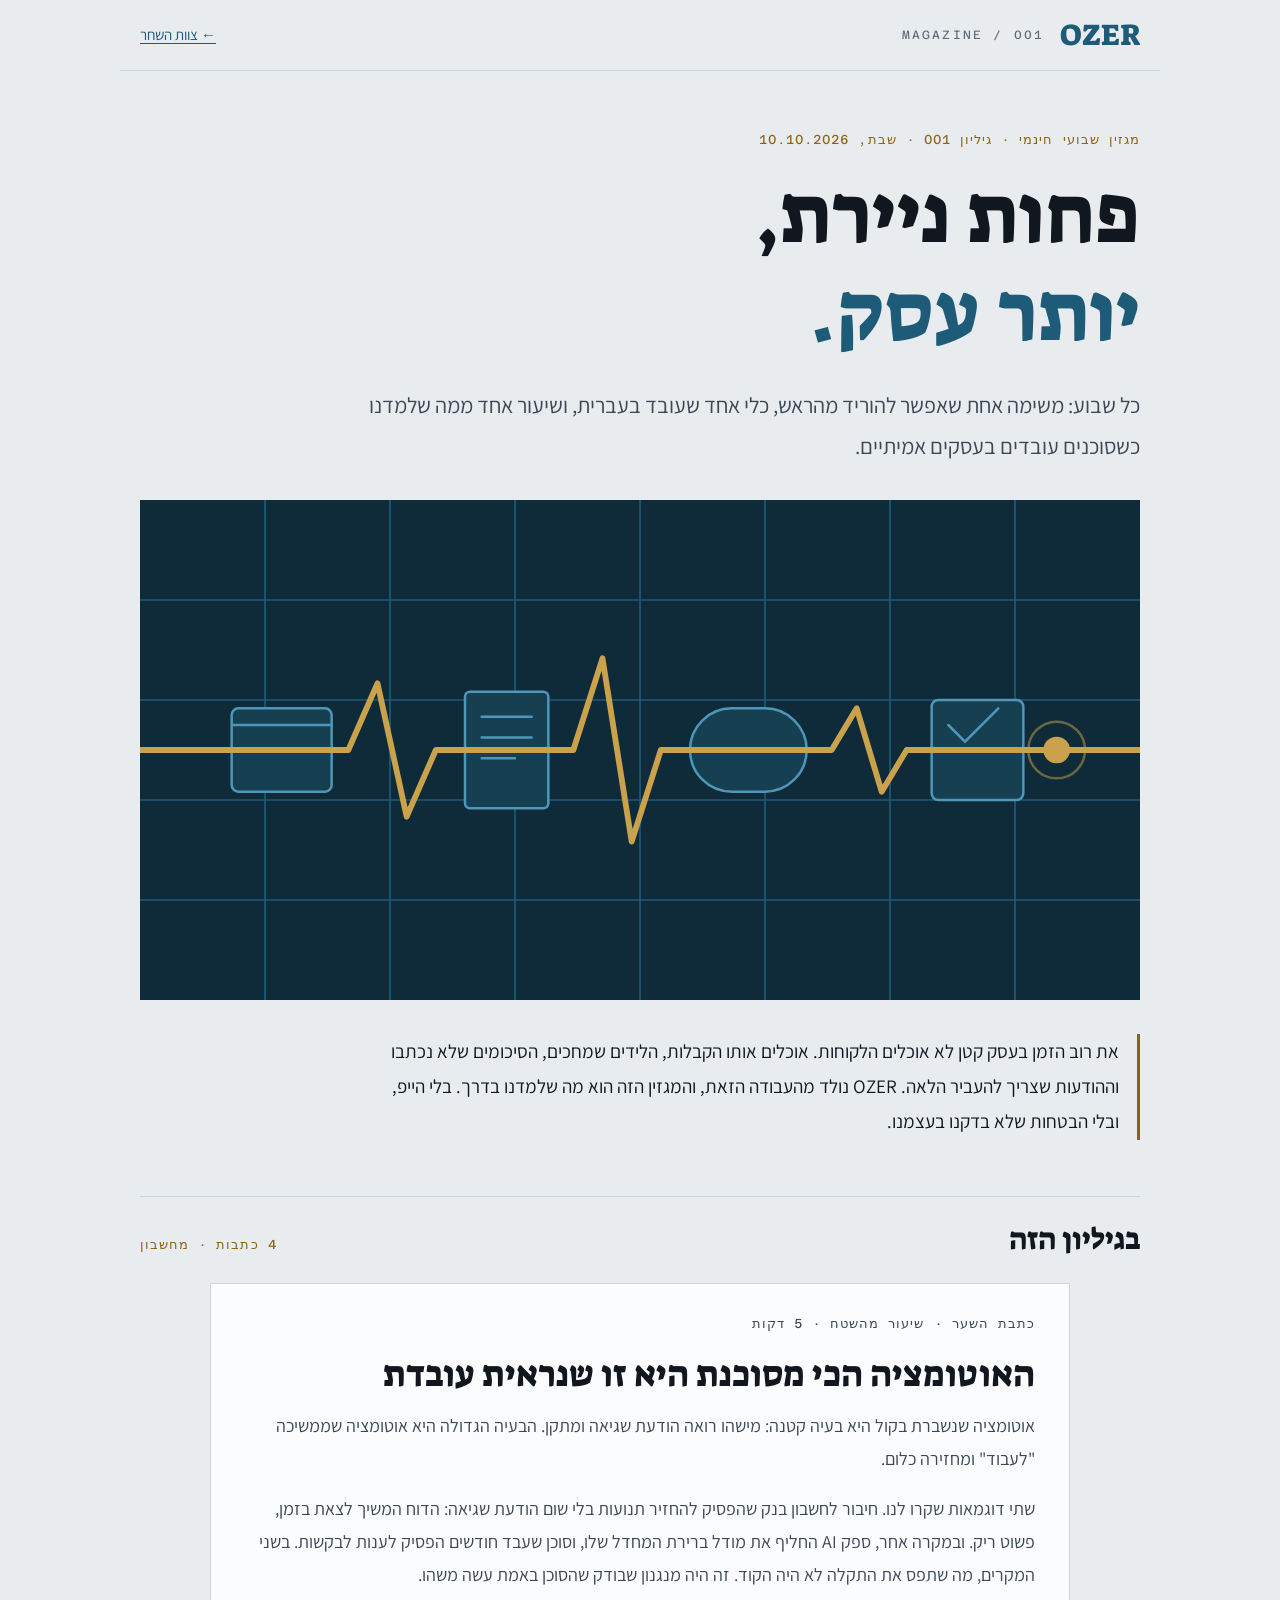
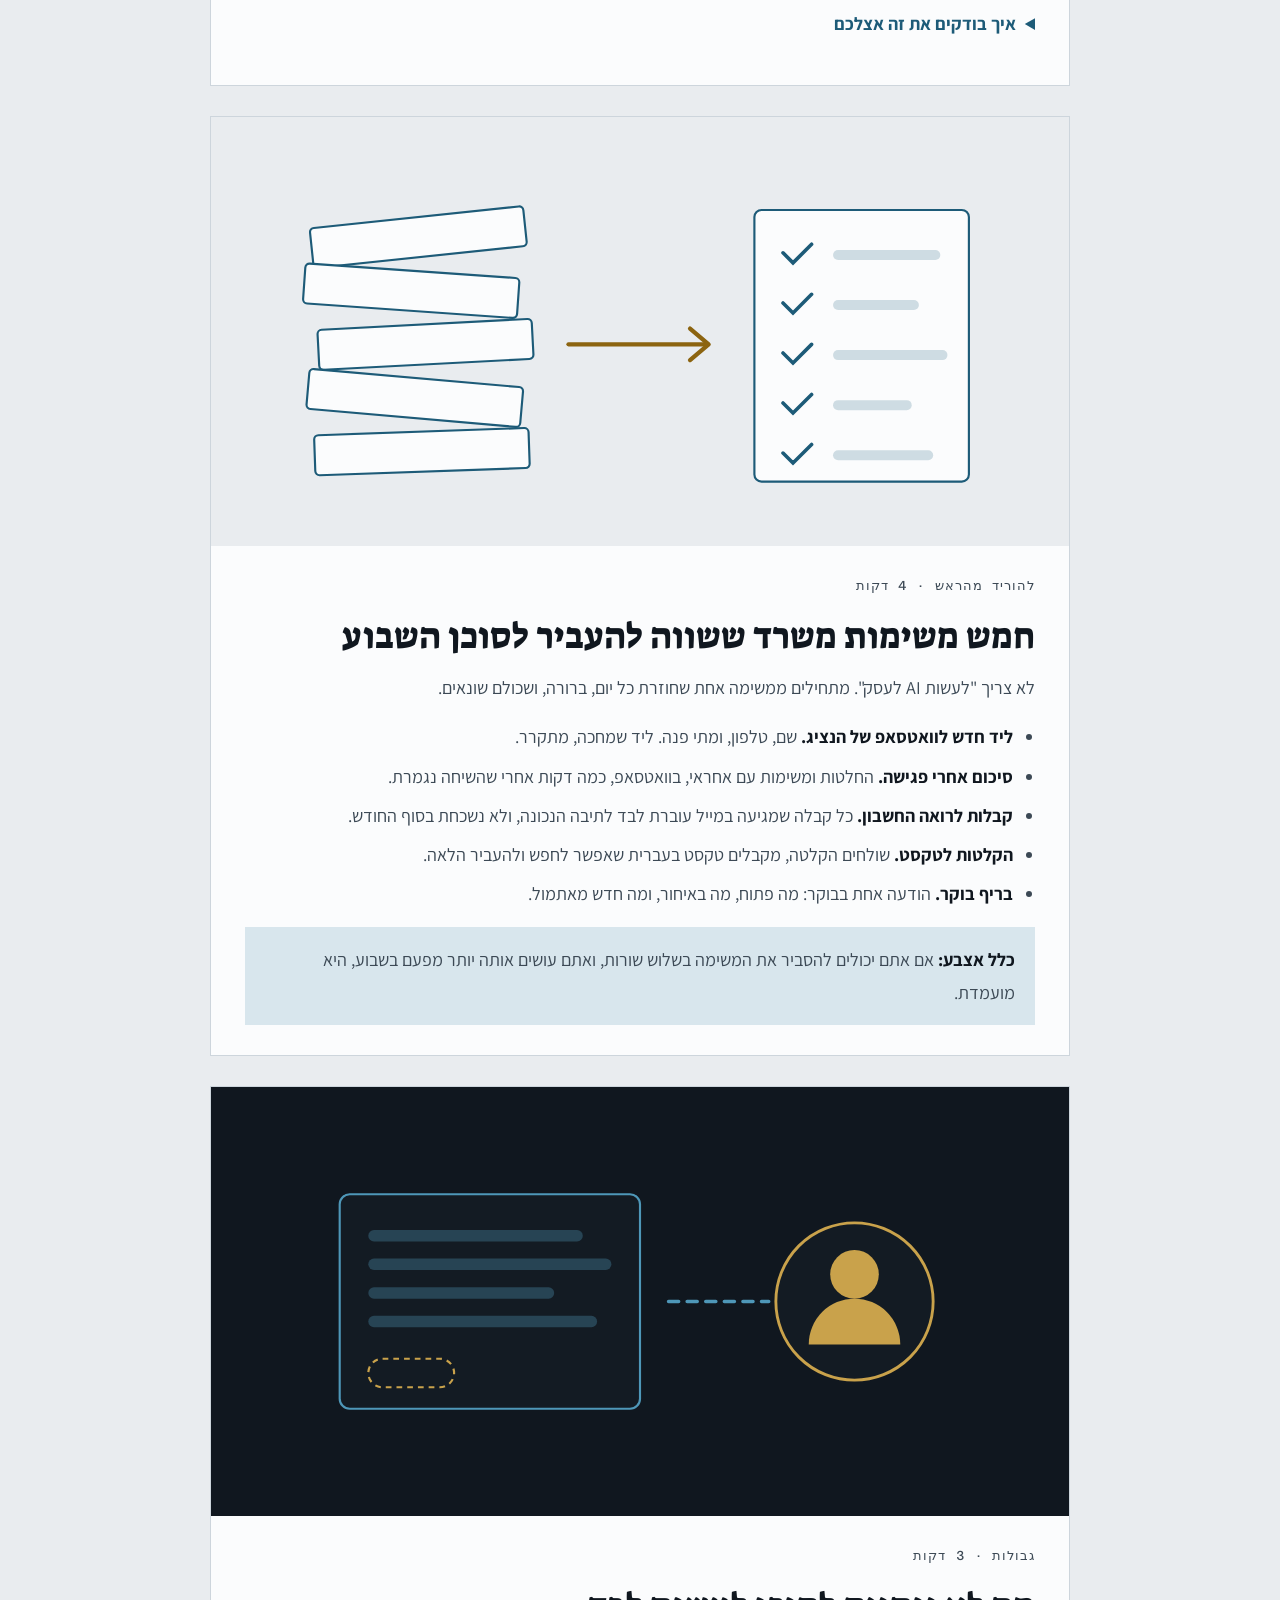
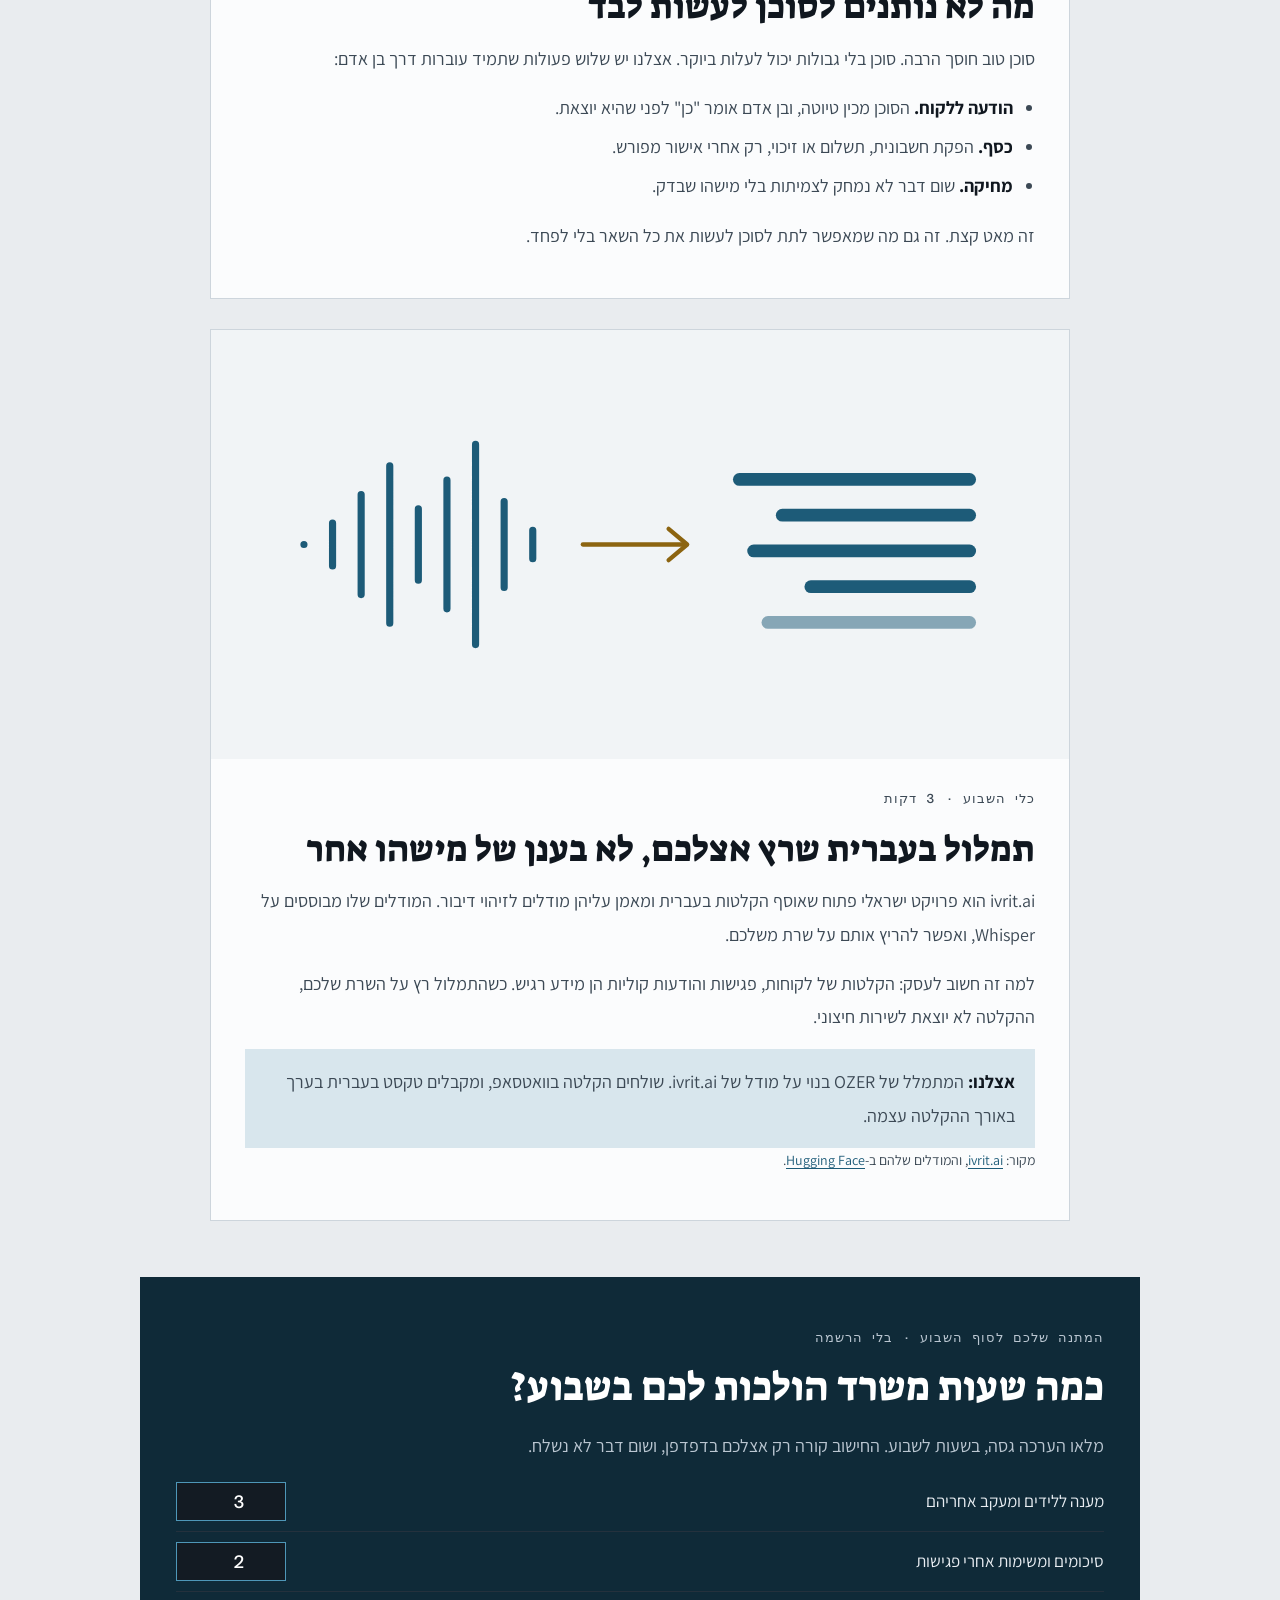
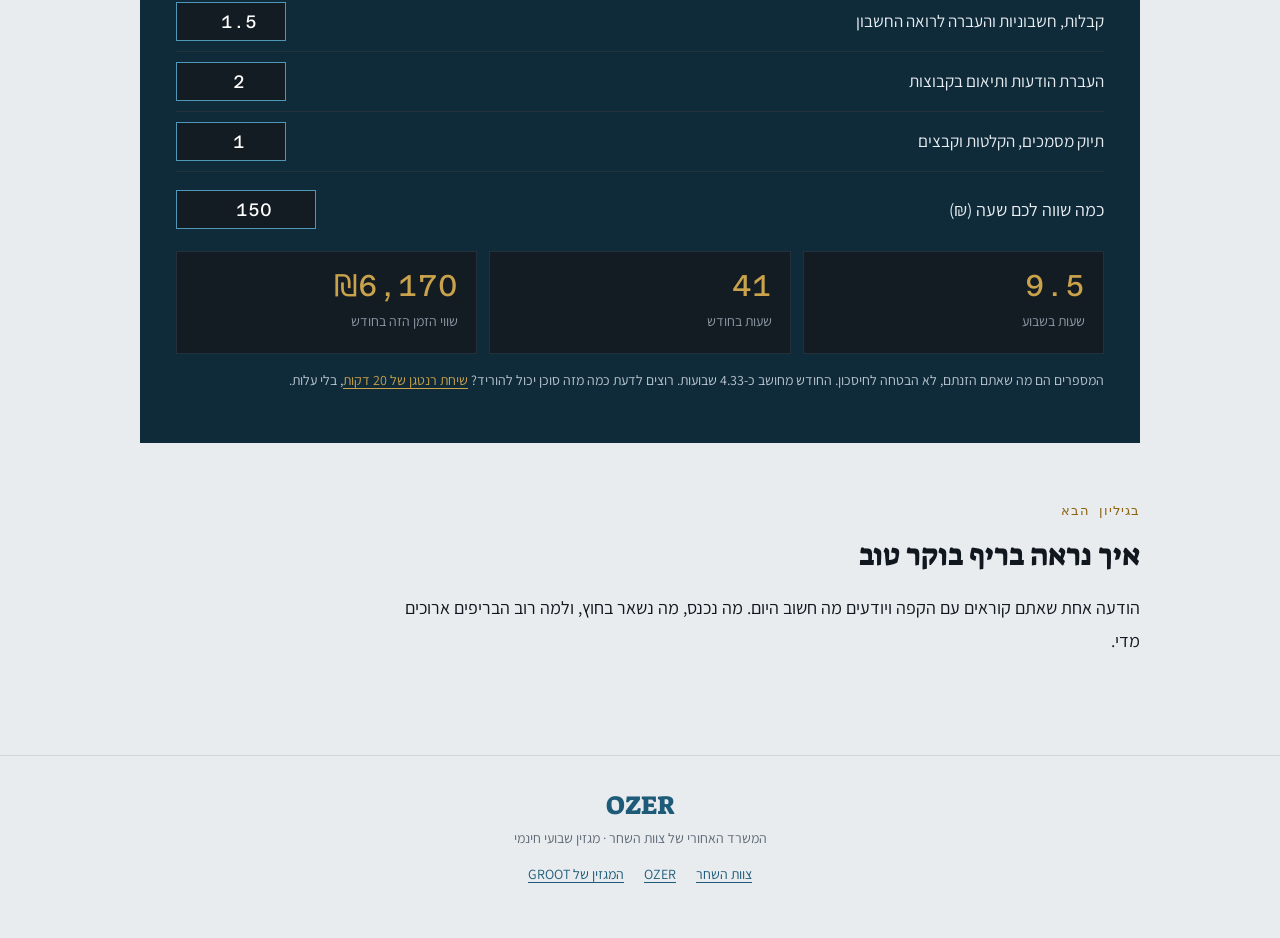
==== ozer/magazine/index.html @ 15cf74f2 "Dawn Crew public site: home sketch, OZER magazine 001, routing to backoffice and GROOT magazine Co-A" ====
<!doctype html>
<html lang="he" dir="rtl">
<head>
<meta charset="utf-8">
<meta name="viewport" content="width=device-width, initial-scale=1, viewport-fit=cover">
<meta name="robots" content="noindex, nofollow">
<title>גיליון 001 · מגזין המשרד האחורי | OZER</title>
<meta name="description" content="מגזין שבועי חינמי של OZER: משימה אחת להוריד מהראש, כלי אחד שעובד בעברית, ושיעור אחד מהשטח.">
<link rel="preconnect" href="https://fonts.googleapis.com">
<link rel="preconnect" href="https://fonts.gstatic.com" crossorigin>
<link href="https://fonts.googleapis.com/css2?family=Suez+One&family=Assistant:wght@400;600;700&family=Azeret+Mono:wght@400;500&display=swap" rel="stylesheet">
<style>
/* OZER magazine: the OZER portal brand (petrol + brass, Suez One / Assistant / Azeret Mono). One reading column, story cards, a calculator as the weekly gift. */
:root { --bg: #E9ECEF; --surface: #FBFCFD; --surface-2: #F1F4F6; --ink: #10171F; --soft: #3C4955; --muted: #5E6B77; --rule: #CDD5DC;
  --petrol: #1D5B78; --petrol-soft: #D8E6ED; --brass: #8C6410; --deep: #0F2A38; }
@media (prefers-color-scheme: dark) { :root:not([data-theme="light"]) { --bg: #0C1218; --surface: #131B23; --surface-2: #0F161D; --ink: #E8EDF2; --soft: #BAC6D1;
  --muted: #8C99A5; --rule: #24313D; --petrol: #4E97B8; --petrol-soft: #16303D; --brass: #C9A24B; --deep: #0A1C26; color-scheme: dark; } }
:root[data-theme="dark"] { --bg: #0C1218; --surface: #131B23; --surface-2: #0F161D; --ink: #E8EDF2; --soft: #BAC6D1;
  --muted: #8C99A5; --rule: #24313D; --petrol: #4E97B8; --petrol-soft: #16303D; --brass: #C9A24B; --deep: #0A1C26; color-scheme: dark; }
* { box-sizing: border-box; }
body { margin: 0; background: var(--bg); color: var(--ink); font: 18px/1.85 "Assistant", "Segoe UI", sans-serif; }
a { color: var(--petrol); text-underline-offset: .2em; }
img { display: block; max-width: 100%; height: auto; }
.nav { max-width: 1040px; margin: auto; padding: 20px; display: flex; align-items: center; gap: 16px; border-bottom: 1px solid var(--rule); }
.logo { font-family: "Suez One", serif; font-size: 30px; color: var(--petrol); text-decoration: none; line-height: 1; }
.label { font: 12px "Azeret Mono", monospace; letter-spacing: .18em; color: var(--muted); }
.nav .back { margin-inline-start: auto; font-size: 15px; }
.wrap { max-width: 1040px; margin: auto; padding: 44px 20px 80px; }
.mono { font-family: "Azeret Mono", monospace; font-size: 13px; letter-spacing: .08em; color: var(--brass); }
h1, h2, h3 { font-family: "Suez One", serif; font-weight: 400; line-height: 1.2; }
.mast h1 { font-size: clamp(44px, 7vw, 82px); margin: 14px 0 18px; }
.mast h1 span { color: var(--petrol); }
.deck { font-size: 22px; color: var(--soft); max-width: 780px; }
.cover { margin: 34px 0 10px; }
.note { max-width: 760px; font-size: 19px; border-inline-start: 3px solid var(--brass); padding-inline-start: 18px; margin: 34px 0 0; }
.sec-h { border-top: 1px solid var(--rule); margin-top: 56px; padding-top: 24px; display: flex; justify-content: space-between; align-items: baseline; gap: 12px; }
.sec-h h2 { margin: 0; font-size: 30px; }
.stories { display: grid; gap: 30px; max-width: 860px; margin: 26px auto 0; }
.story { background: var(--surface); border: 1px solid var(--rule); }
.story-copy { padding: 28px 34px 30px; }
.story h2 { font-size: clamp(26px, 3.4vw, 36px); margin: 8px 0 14px; }
.story p { color: var(--soft); margin: 0 0 16px; }
.story ul, .story ol { color: var(--soft); padding-inline-start: 22px; margin: 0 0 16px; display: grid; gap: 6px; }
.story b { color: var(--ink); }
.box { background: var(--petrol-soft); padding: 16px 20px; margin: 6px 0 0; }
.box p:last-child { margin: 0; }
.src { font-size: 14px; color: var(--muted); }
details.more summary { cursor: pointer; color: var(--petrol); font-weight: 700; margin: 4px 0 14px; }
/* gift */
.gift { margin-top: 56px; background: var(--deep); color: #E8EDF2; padding: 36px; }
.gift h2 { font-size: clamp(28px, 4vw, 40px); margin: 6px 0 10px; color: #fff; }
.gift p { color: #BAC6D1; }
.calc { display: grid; gap: 10px; margin-top: 20px; }
.row { display: grid; grid-template-columns: minmax(0, 1fr) 110px; gap: 12px; align-items: center; border-bottom: 1px solid #24313D; padding-bottom: 10px; }
.row label { font-size: 17px; }
.row input, .rate input { width: 100%; font: 18px "Azeret Mono", monospace; padding: 8px 10px; background: #131B23; color: #fff; border: 1px solid #4E97B8; text-align: center; }
.rate { display: grid; grid-template-columns: minmax(0, 1fr) 140px; gap: 12px; align-items: center; margin-top: 8px; }
.out { display: grid; grid-template-columns: repeat(auto-fit, minmax(200px, 1fr)); gap: 12px; margin-top: 22px; }
.out div { background: #131B23; padding: 16px 18px; border: 1px solid #24313D; }
.out b { display: block; font: 30px "Azeret Mono", monospace; color: #C9A24B; direction: ltr; text-align: right; }
.out span { font-size: 14px; color: #8C99A5; }
.gift .fine { font-size: 14px; margin-top: 14px; }
.next { max-width: 760px; margin-top: 56px; }
.next h2 { font-size: 30px; margin: 8px 0; }
footer { border-top: 1px solid var(--rule); padding: 36px 20px 50px; text-align: center; font-size: 14px; color: var(--muted); }
footer .logo { font-size: 26px; display: inline-block; margin-bottom: 8px; }
footer nav { display: flex; gap: 8px 20px; justify-content: center; flex-wrap: wrap; margin-top: 10px; }
@media (max-width: 700px) { .story-copy { padding: 22px 20px; } .gift { padding: 26px 18px; } .row { grid-template-columns: minmax(0, 1fr) 84px; } .deck { font-size: 19px; } }
</style>
</head>
<body>
<header class="nav">
  <a class="logo" href="/ozer/magazine/">OZER</a>
  <span class="label">MAGAZINE / 001</span>
  <a class="back" href="/#ozer">← צוות השחר</a>
</header>

<main class="wrap">
  <div class="mast">
    <p class="mono">מגזין שבועי חינמי · גיליון 001 · שבת, 10.10.2026</p>
    <h1>פחות ניירת,<br><span>יותר עסק.</span></h1>
    <p class="deck">כל שבוע: משימה אחת שאפשר להוריד מהראש, כלי אחד שעובד בעברית, ושיעור אחד ממה שלמדנו כשסוכנים עובדים בעסקים אמיתיים.</p>
  </div>
  <figure class="cover"><img src="assets/cover.svg" width="1200" height="600" alt="קו דופק שעובר דרך שורת כלי משרד"></figure>

  <p class="note">את רוב הזמן בעסק קטן לא אוכלים הלקוחות. אוכלים אותו הקבלות, הלידים שמחכים, הסיכומים שלא נכתבו וההודעות שצריך להעביר הלאה. OZER נולד מהעבודה הזאת, והמגזין הזה הוא מה שלמדנו בדרך. בלי הייפ, ובלי הבטחות שלא בדקנו בעצמנו.</p>

  <div class="sec-h"><h2>בגיליון הזה</h2><span class="mono">4 כתבות · מחשבון</span></div>
  <div class="stories">

    <article class="story" id="silent">
      <div class="story-copy">
        <p class="mono">כתבת השער · שיעור מהשטח · 5 דקות</p>
        <h2>האוטומציה הכי מסוכנת היא זו שנראית עובדת</h2>
        <p>אוטומציה שנשברת בקול היא בעיה קטנה: מישהו רואה הודעת שגיאה ומתקן. הבעיה הגדולה היא אוטומציה שממשיכה "לעבוד" ומחזירה כלום.</p>
        <p>שתי דוגמאות שקרו לנו. חיבור לחשבון בנק שהפסיק להחזיר תנועות בלי שום הודעת שגיאה: הדוח המשיך לצאת בזמן, פשוט ריק. ובמקרה אחר, ספק AI החליף את מודל ברירת המחדל שלו, וסוכן שעבד חודשים הפסיק לענות לבקשות. בשני המקרים, מה שתפס את התקלה לא היה הקוד. זה היה מנגנון שבודק שהסוכן באמת עשה משהו.</p>
        <details class="more"><summary>איך בודקים את זה אצלכם</summary>
          <p>שלוש שאלות לשאול על כל אוטומציה בעסק:</p>
          <ol>
            <li><b>מי יודע אם זה רץ אתמול?</b> אם התשובה היא "נראה לי", אין לכם ניטור.</li>
            <li><b>מה קורה כשזה נכשל?</b> שגיאה שאף אחד לא קורא שווה לשתיקה.</li>
            <li><b>מי מתקן, ותוך כמה זמן?</b> אוטומציה בלי בעלים היא חוב שמחכה ליפול.</li>
          </ol>
          <div class="box"><p><b>אצלנו:</b> כל סוכן כותב "דופק" אחרי כל ריצה. כשסוכן שותק יותר מהרגיל, נדלקת נורה אדומה, ובן אדם בודק למה. זה ההבדל בין "בנו לי אוטומציה" לבין "יש לי מערכת שעובדת".</p></div>
        </details>
      </div>
    </article>

    <article class="story" id="five">
      <img src="assets/tasks.svg" width="1200" height="600" alt="">
      <div class="story-copy">
        <p class="mono">להוריד מהראש · 4 דקות</p>
        <h2>חמש משימות משרד ששווה להעביר לסוכן השבוע</h2>
        <p>לא צריך "לעשות AI לעסק". מתחילים ממשימה אחת שחוזרת כל יום, ברורה, ושכולם שונאים.</p>
        <ul>
          <li><b>ליד חדש לוואטסאפ של הנציג.</b> שם, טלפון, ומתי פנה. ליד שמחכה, מתקרר.</li>
          <li><b>סיכום אחרי פגישה.</b> החלטות ומשימות עם אחראי, בוואטסאפ, כמה דקות אחרי שהשיחה נגמרת.</li>
          <li><b>קבלות לרואה החשבון.</b> כל קבלה שמגיעה במייל עוברת לבד לתיבה הנכונה, ולא נשכחת בסוף החודש.</li>
          <li><b>הקלטות לטקסט.</b> שולחים הקלטה, מקבלים טקסט בעברית שאפשר לחפש ולהעביר הלאה.</li>
          <li><b>בריף בוקר.</b> הודעה אחת בבוקר: מה פתוח, מה באיחור, ומה חדש מאתמול.</li>
        </ul>
        <div class="box"><p><b>כלל אצבע:</b> אם אתם יכולים להסביר את המשימה בשלוש שורות, ואתם עושים אותה יותר מפעם בשבוע, היא מועמדת.</p></div>
      </div>
    </article>

    <article class="story" id="human">
      <img src="assets/approve.svg" width="1200" height="600" alt="">
      <div class="story-copy">
        <p class="mono">גבולות · 3 דקות</p>
        <h2>מה לא נותנים לסוכן לעשות לבד</h2>
        <p>סוכן טוב חוסך הרבה. סוכן בלי גבולות יכול לעלות ביוקר. אצלנו יש שלוש פעולות שתמיד עוברות דרך בן אדם:</p>
        <ul>
          <li><b>הודעה ללקוח.</b> הסוכן מכין טיוטה, ובן אדם אומר "כן" לפני שהיא יוצאת.</li>
          <li><b>כסף.</b> הפקת חשבונית, תשלום או זיכוי, רק אחרי אישור מפורש.</li>
          <li><b>מחיקה.</b> שום דבר לא נמחק לצמיתות בלי מישהו שבדק.</li>
        </ul>
        <p>זה מאט קצת. זה גם מה שמאפשר לתת לסוכן לעשות את כל השאר בלי לפחד.</p>
      </div>
    </article>

    <article class="story" id="tool">
      <img src="assets/voice.svg" width="1200" height="600" alt="">
      <div class="story-copy">
        <p class="mono">כלי השבוע · 3 דקות</p>
        <h2>תמלול בעברית שרץ אצלכם, לא בענן של מישהו אחר</h2>
        <p>ivrit.ai הוא פרויקט ישראלי פתוח שאוסף הקלטות בעברית ומאמן עליהן מודלים לזיהוי דיבור. המודלים שלו מבוססים על Whisper, ואפשר להריץ אותם על שרת משלכם.</p>
        <p>למה זה חשוב לעסק: הקלטות של לקוחות, פגישות והודעות קוליות הן מידע רגיש. כשהתמלול רץ על השרת שלכם, ההקלטה לא יוצאת לשירות חיצוני.</p>
        <div class="box"><p><b>אצלנו:</b> המתמלל של OZER בנוי על מודל של ivrit.ai. שולחים הקלטה בוואטסאפ, ומקבלים טקסט בעברית בערך באורך ההקלטה עצמה.</p></div>
        <p class="src">מקור: <a href="https://www.ivrit.ai/" rel="noopener">ivrit.ai</a>, והמודלים שלהם ב-<a href="https://huggingface.co/ivrit-ai" rel="noopener">Hugging Face</a>.</p>
      </div>
    </article>
  </div>

  <section class="gift" id="calc" aria-labelledby="calc-h">
    <p class="mono">המתנה שלכם לסוף השבוע · בלי הרשמה</p>
    <h2 id="calc-h">כמה שעות משרד הולכות לכם בשבוע?</h2>
    <p>מלאו הערכה גסה, בשעות לשבוע. החישוב קורה רק אצלכם בדפדפן, ושום דבר לא נשלח.</p>
    <form class="calc" id="calc-form" onsubmit="return false">
      <div class="row"><label for="h1">מענה ללידים ומעקב אחריהם</label><input id="h1" type="number" min="0" step="0.5" inputmode="decimal" value="3"></div>
      <div class="row"><label for="h2">סיכומים ומשימות אחרי פגישות</label><input id="h2" type="number" min="0" step="0.5" inputmode="decimal" value="2"></div>
      <div class="row"><label for="h3">קבלות, חשבוניות והעברה לרואה החשבון</label><input id="h3" type="number" min="0" step="0.5" inputmode="decimal" value="1.5"></div>
      <div class="row"><label for="h4">העברת הודעות ותיאום בקבוצות</label><input id="h4" type="number" min="0" step="0.5" inputmode="decimal" value="2"></div>
      <div class="row"><label for="h5">תיוק מסמכים, הקלטות וקבצים</label><input id="h5" type="number" min="0" step="0.5" inputmode="decimal" value="1"></div>
      <div class="rate"><label for="rate">כמה שווה לכם שעה (₪)</label><input id="rate" type="number" min="0" step="10" inputmode="numeric" value="150"></div>
    </form>
    <div class="out" aria-live="polite">
      <div><b id="o-week">9.5</b><span>שעות בשבוע</span></div>
      <div><b id="o-month">41</b><span>שעות בחודש</span></div>
      <div><b id="o-cost">₪6,175</b><span>שווי הזמן הזה בחודש</span></div>
    </div>
    <p class="fine">המספרים הם מה שאתם הזנתם, לא הבטחה לחיסכון. החודש מחושב כ-4.33 שבועות. רוצים לדעת כמה מזה סוכן יכול להוריד? <a href="/#contact" style="color:#C9A24B">שיחת רנטגן של 20 דקות</a>, בלי עלות.</p>
  </section>

  <div class="next">
    <p class="mono">בגיליון הבא</p>
    <h2>איך נראה בריף בוקר טוב</h2>
    <p>הודעה אחת שאתם קוראים עם הקפה ויודעים מה חשוב היום. מה נכנס, מה נשאר בחוץ, ולמה רוב הבריפים ארוכים מדי.</p>
  </div>
</main>

<footer>
  <a class="logo" href="/ozer/magazine/">OZER</a>
  <div>המשרד האחורי של צוות השחר · מגזין שבועי חינמי</div>
  <nav><a href="/">צוות השחר</a><a href="/#ozer">OZER</a><a href="/groot/magazine/">המגזין של GROOT</a></nav>
</footer>

<script>
(function () {
  var ids = ["h1", "h2", "h3", "h4", "h5"], el = function (i) { return document.getElementById(i); };
  var num = function (i) { var n = parseFloat(el(i).value); return isFinite(n) && n > 0 ? n : 0; };
  function run() {
    var week = ids.reduce(function (s, i) { return s + num(i); }, 0), month = week * 4.33;
    el("o-week").textContent = (Math.round(week * 10) / 10).toLocaleString("he-IL");
    el("o-month").textContent = Math.round(month).toLocaleString("he-IL");
    el("o-cost").textContent = "₪" + Math.round(month * num("rate")).toLocaleString("en-US");
  }
  el("calc-form").addEventListener("input", run); run();
})();
</script>
</body>
</html>
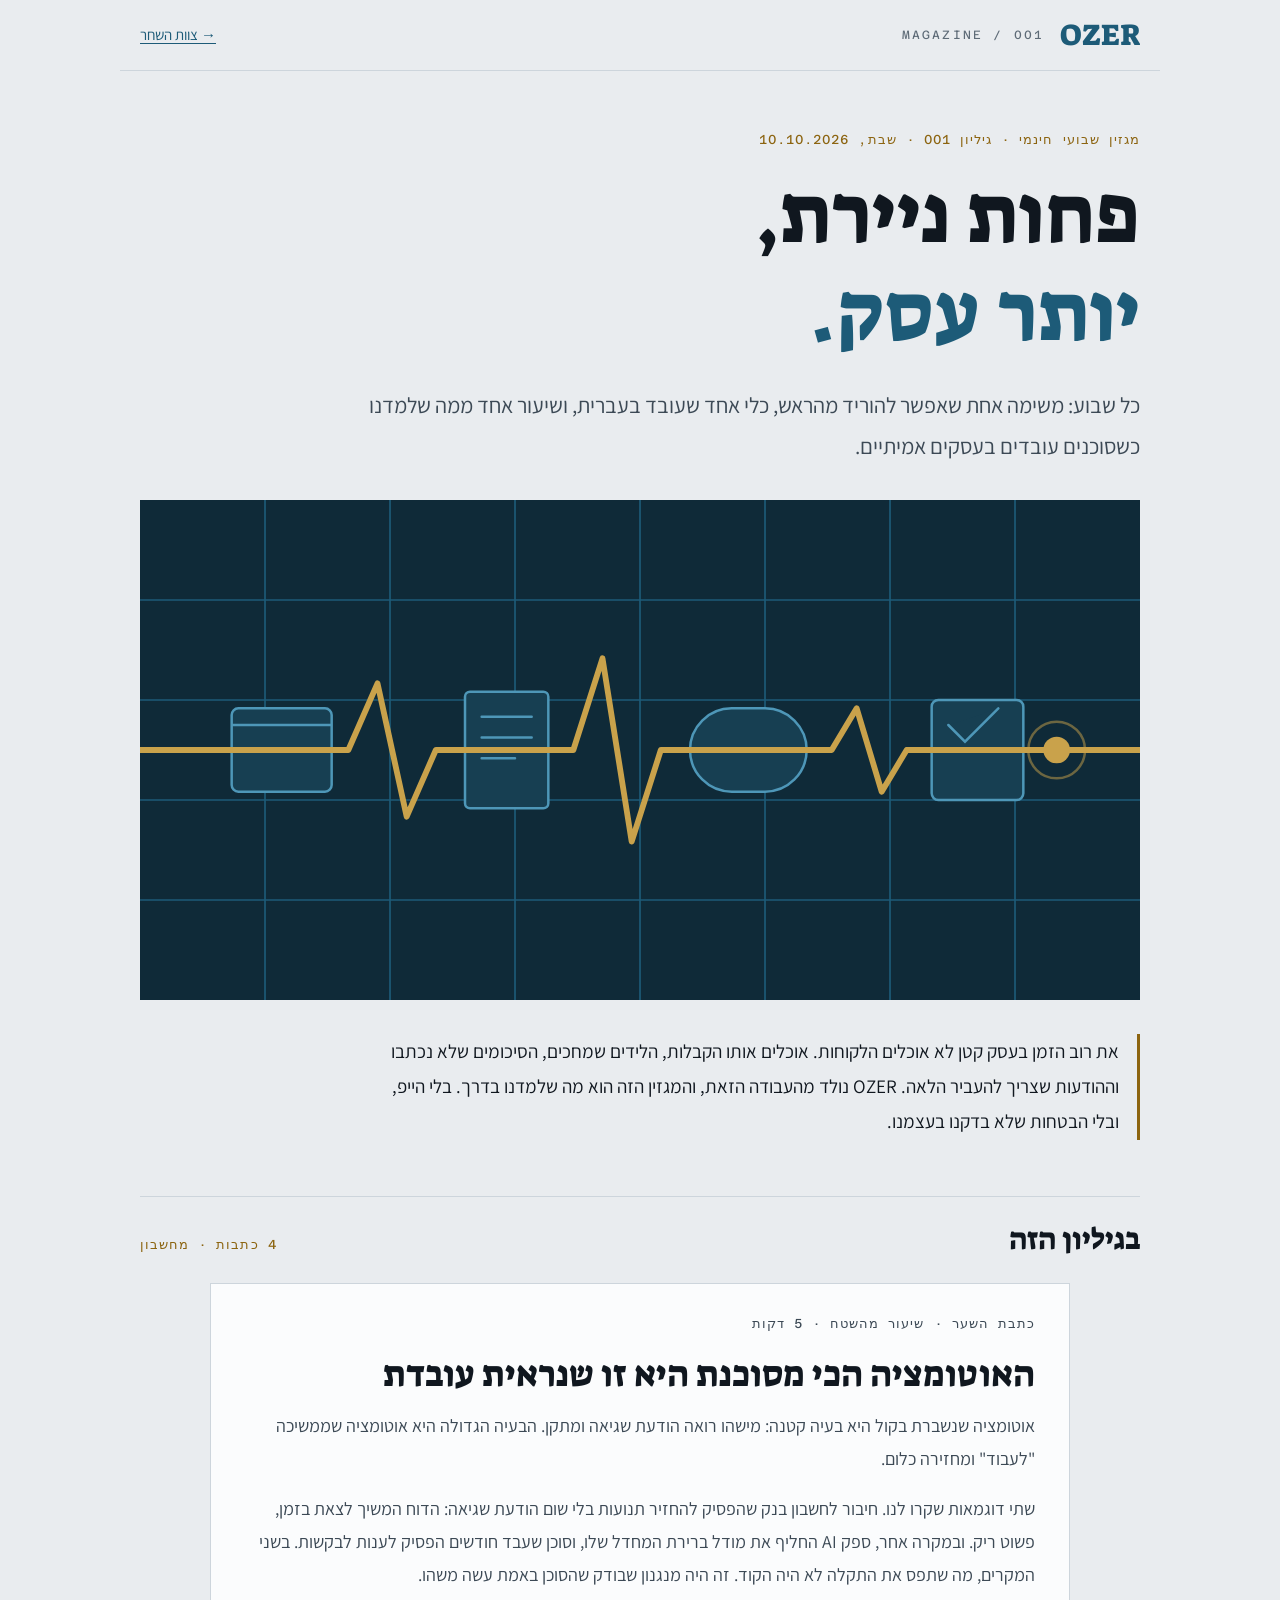
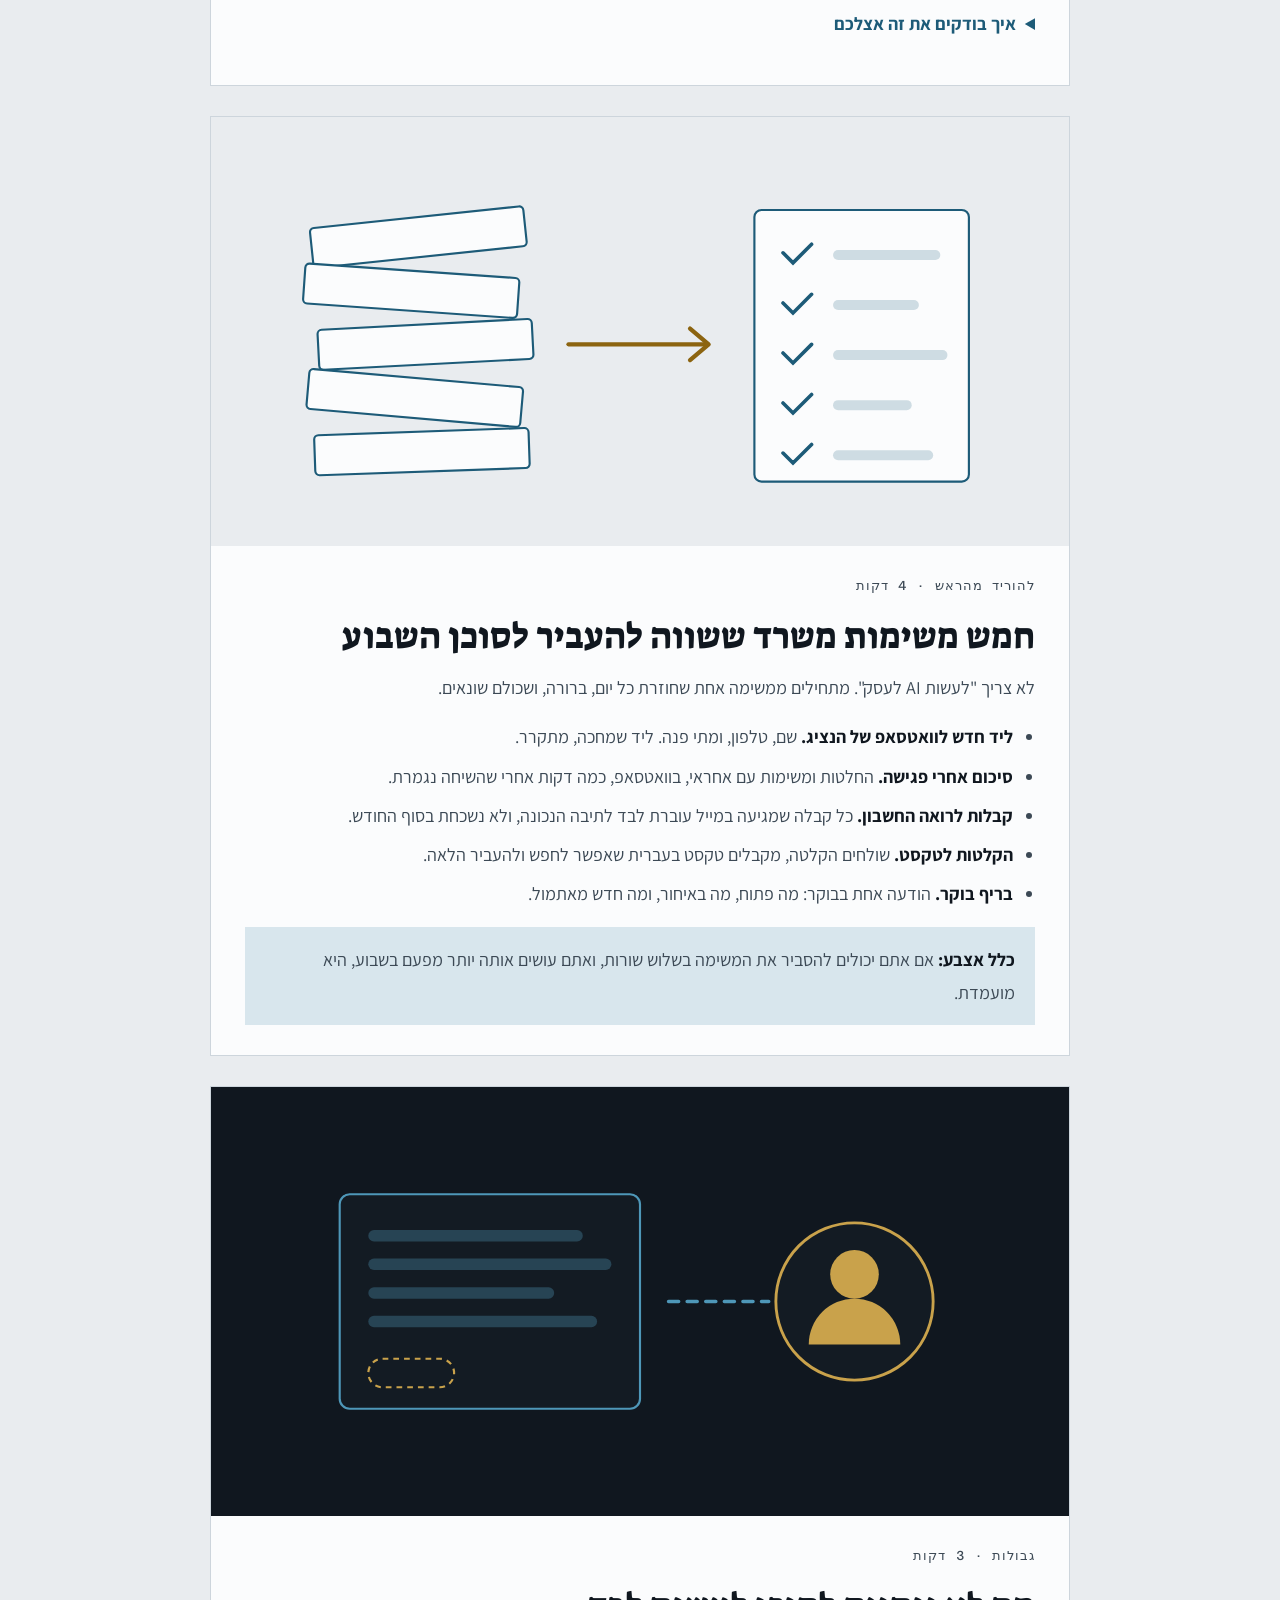
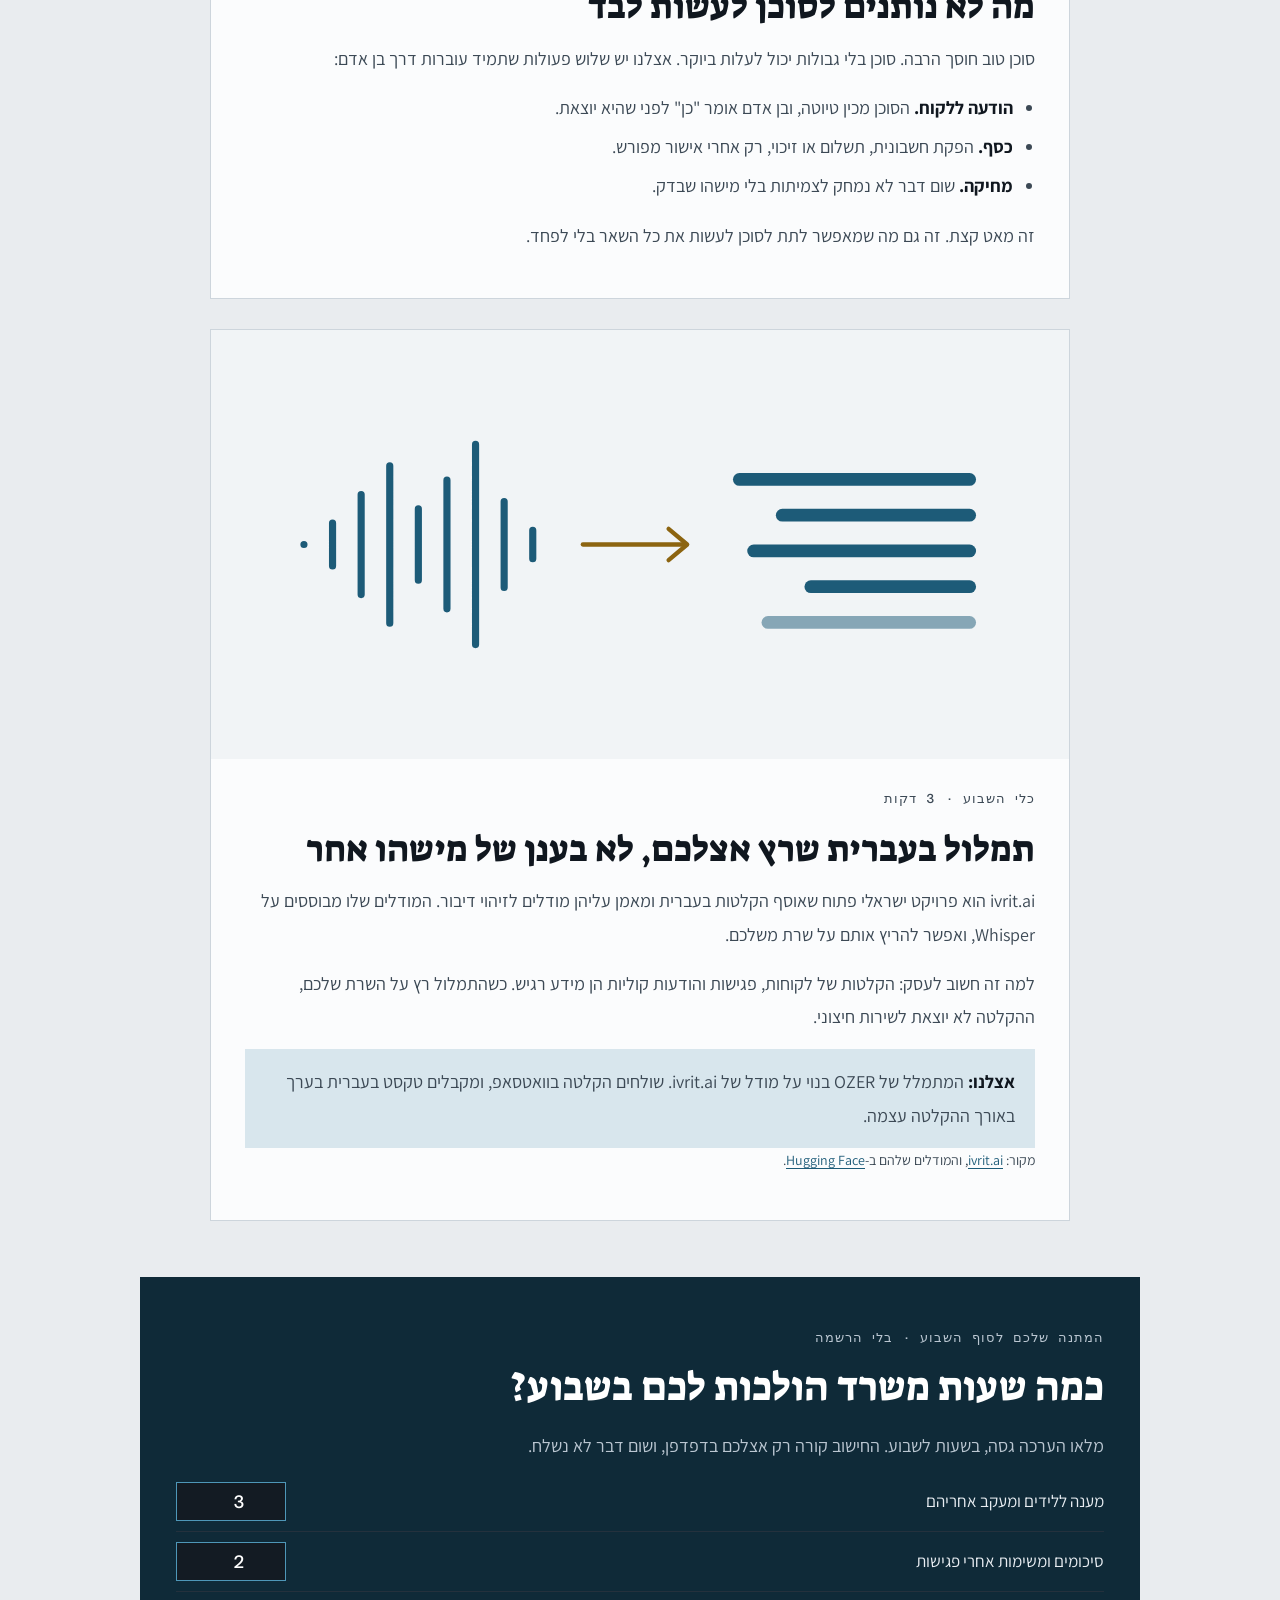
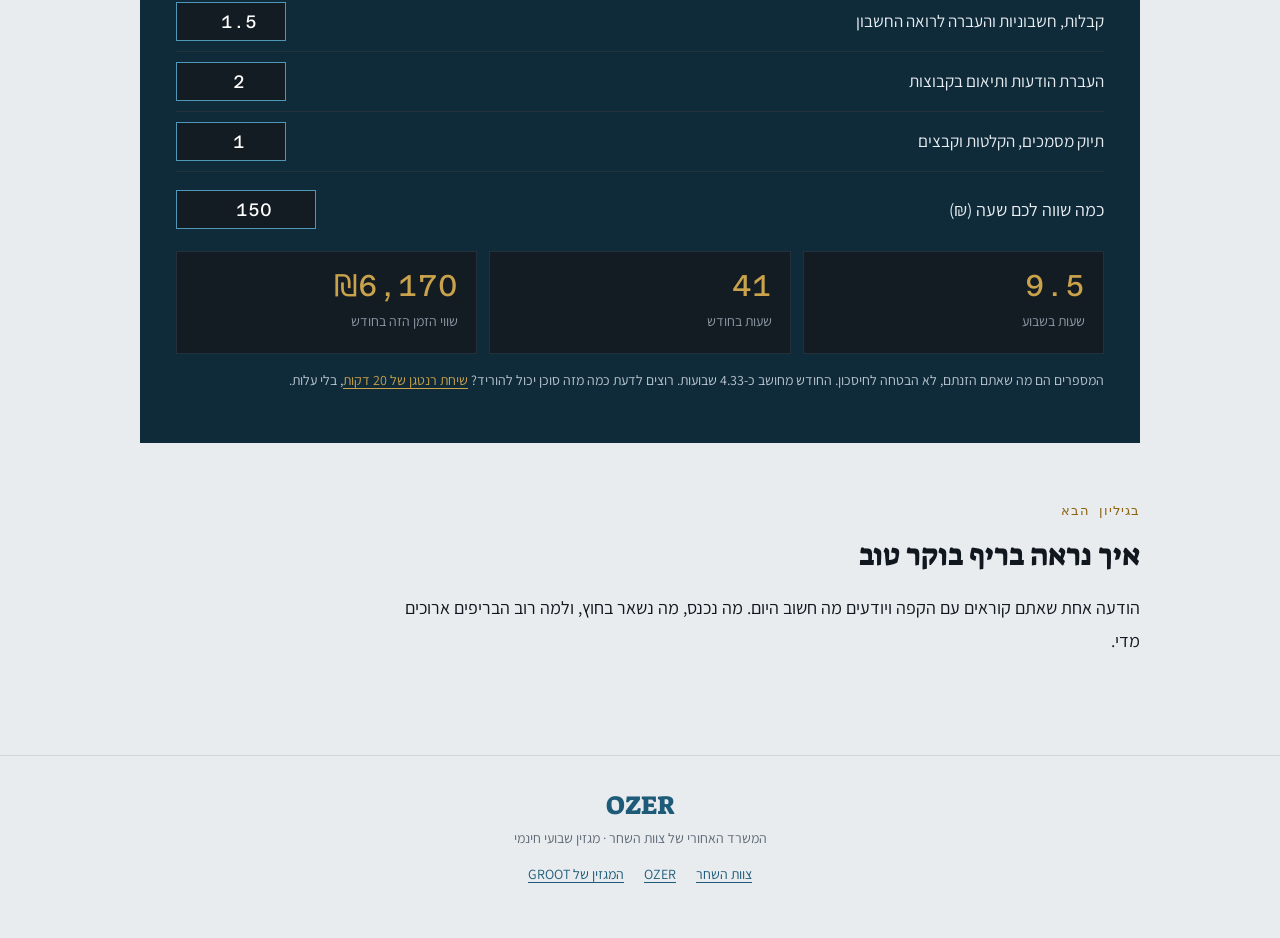
==== commit b0556ab3: "OZER magazine: back arrow points right in RTL Co-Authored-By: Claude Opus 5.5 <noreply@anthropic.com" ====
--- a/ozer/magazine/index.html
+++ b/ozer/magazine/index.html
@@ -72,7 +72,7 @@
 <header class="nav">
   <a class="logo" href="/ozer/magazine/">OZER</a>
   <span class="label">MAGAZINE / 001</span>
-  <a class="back" href="/#ozer">← צוות השחר</a>
+  <a class="back" href="/#ozer">→ צוות השחר</a>
 </header>
 
 <main class="wrap">
